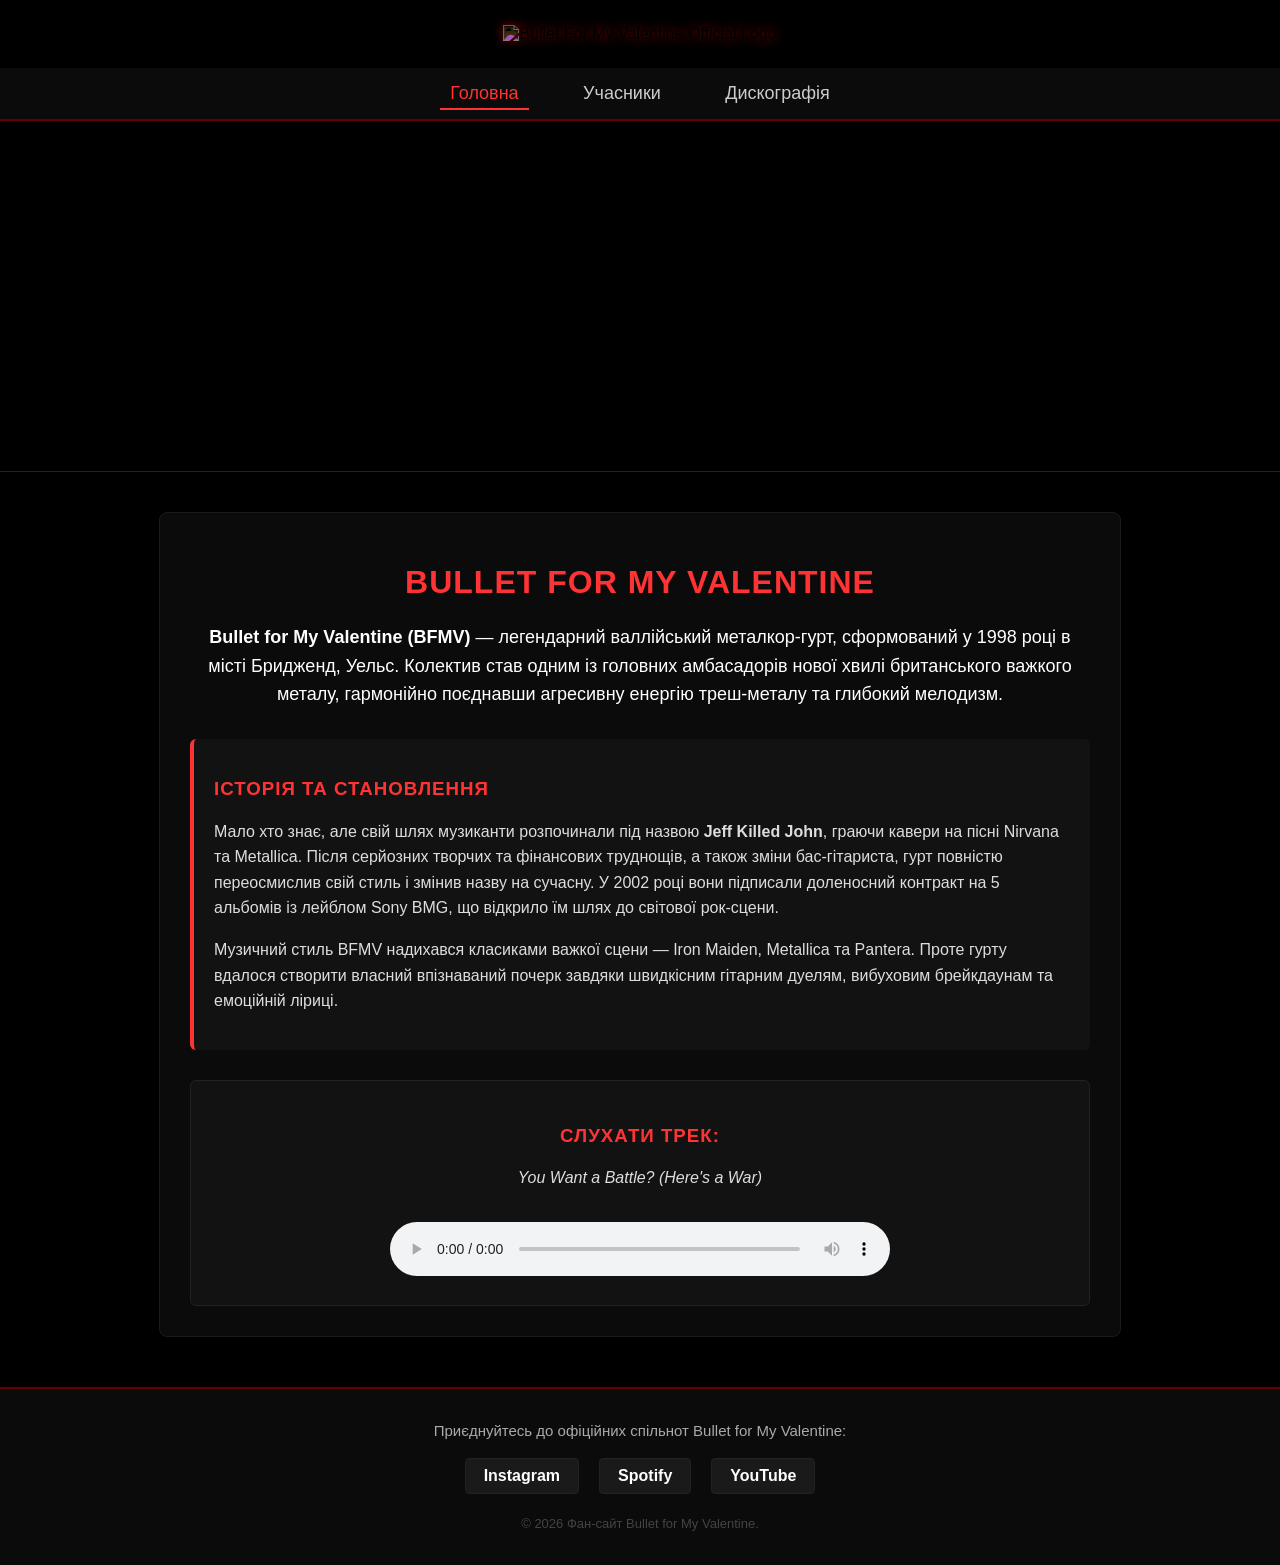
==== index.html @ 61d3b493 "Add files via upload" ====
<!DOCTYPE html>
<html lang="uk">
<head>
    <meta charset="UTF-8">
    <meta name="viewport" content="width=device-width, initial-scale=1.0">
    <title>Bullet for My Valentine - Головна</title>
    <link rel="stylesheet" href="style.css">
</head>
<body>

    <!-- Стабільне офіційне лого з Вікіпедії -->
    <header class="main-header">
        <img src="https://wikimedia.org" alt="Bullet For My Valentine Official Logo" class="brand-logo">
    </header>

    <nav class="navbar">
        <a href="index.html" class="active">Головна</a>
        <a href="members.html">Учасники</a>
        <a href="discography.html">Дискографія</a>
    </nav>

    <!-- Новий робочий банер-фото колективу -->
    <div class="band-banner"></div>

    <main class="content-box">
        <h1>Bullet for My Valentine</h1>
        <p class="intro-text"><strong>Bullet for My Valentine (BFMV)</strong> — легендарний валлійський металкор-гурт, сформований у 1998 році в місті Бридженд, Уельс. Колектив став одним із головних амбасадорів нової хвилі британського важкого металу, гармонійно поєднавши агресивну енергію треш-металу та глибокий мелодизм.</p>
        
        <div class="additional-text">
            <h3>Історія та становлення</h3>
            <p>Мало хто знає, але свій шлях музиканти розпочинали під назвою <strong>Jeff Killed John</strong>, граючи кавери на пісні Nirvana та Metallica. Після серйозних творчих та фінансових труднощів, а також зміни бас-гітариста, гурт повністю переосмислив свій стиль і змінив назву на сучасну. У 2002 році вони підписали доленосний контракт на 5 альбомів із лейблом Sony BMG, що відкрило їм шлях до світової рок-сцени.</p>
            <p>Музичний стиль BFMV надихався класиками важкої сцени — Iron Maiden, Metallica та Pantera. Проте гурту вдалося створити власний впізнаваний почерк завдяки швидкісним гітарним дуелям, вибуховим брейкдаунам та емоційній ліриці.</p>
        </div>

        <div class="audio-section">
            <h3>Слухати трек:</h3>
            <p><em>You Want a Battle? (Here's a War)</em></p>
            <!-- Плеєр з прямою робочою аудіодоріжкою безпосередньо з інтернет-архіву -->
            <audio controls class="audio-player">
                <source src="https://archive.org" type="audio/mpeg">
                Ваш браузер не підтримує відтворення аудіо.
            </audio>
        </div>
    </main>

    <footer class="site-footer">
        <p>Приєднуйтесь до офіційних спільнот Bullet for My Valentine:</p>
        <div class="social-links">
            <a href="https://instagram.com" target="_blank" rel="noopener noreferrer" class="social-icon insta">Instagram</a>
            <a href="https://spotify.com" target="_blank" rel="noopener noreferrer" class="social-icon spotify">Spotify</a>
            <a href="https://youtube.com" target="_blank" rel="noopener noreferrer" class="social-icon youtube">YouTube</a>
        </div>
        <p class="copyright">&copy; 2026 Фан-сайт Bullet for My Valentine.</p>
    </footer>

</body>
</html>
---- style.css ----
/* Абсолютно чорний фон для всього сайту на всіх сторінках */
body {
    margin: 0;
    padding: 0;
    font-family: 'Segoe UI', Tahoma, Geneva, Verdana, sans-serif;
    color: #ffffff;
    background-color: #000000; 
    min-height: 100vh;
}

/* Шапка з білим логотипом на чорному тлі */
.main-header {
    background-color: #000000;
    padding: 25px 10px;
    text-align: center;
}

.brand-logo {
    max-width: 380px;
    width: 100%;
    height: auto;
    filter: invert(1) drop-shadow(0 0 5px rgba(255, 0, 0, 0.5)); /* Робимо логотип білим із червоним сяйвом */
}

/* Навігаційна панель */
.navbar {
    background-color: #0b0b0b;
    padding: 15px 0;
    text-align: center;
    border-bottom: 2px solid #660000;
}

.navbar a {
    color: #cccccc;
    text-decoration: none;
    font-size: 18px;
    margin: 0 20px;
    padding: 5px 10px;
    transition: 0.3s;
}

.navbar a:hover, .navbar a.active {
    color: #ff3333;
    border-bottom: 2px solid #ff3333;
}

/* Стабільний концертний панорамний банер гурту */
.band-banner {
    width: 100%;
    height: 350px;
    background: url('https://wikimedia.org') no-repeat center 25%;
    background-size: cover;
    border-bottom: 1px solid #222;
    position: relative;
}

.band-banner::after {
    content: '';
    position: absolute;
    bottom: 0;
    left: 0;
    width: 100%;
    height: 80px;
    background: linear-gradient(to top, #000000, transparent);
}

/* Блоки з контентом */
.content-box {
    max-width: 900px;
    margin: 40px auto;
    background-color: #0b0b0b;
    padding: 30px;
    border-radius: 8px;
    border: 1px solid #1a1a1a;
    box-shadow: 0 4px 20px rgba(0,0,0,0.9);
    text-align: center;
}

h1, h2, h3 {
    color: #ff3333;
    text-transform: uppercase;
    letter-spacing: 1px;
}

p {
    line-height: 1.6;
    font-size: 16px;
    color: #dddddd;
}

.intro-text {
    font-size: 18px;
    color: #ffffff;
}

.section-desc {
    color: #aaa;
    margin-bottom: 30px;
}

.additional-text {
    text-align: left;
    background-color: #121212;
    padding: 20px;
    border-radius: 6px;
    margin: 30px 0;
    border-left: 4px solid #ff3333;
}

/* Оформлення аудіоплеєра */
.audio-section {
    margin-top: 30px;
    padding: 25px;
    background-color: #121212;
    border-radius: 6px;
    border: 1px solid #222;
}

.audio-player {
    width: 100%;
    max-width: 500px;
    margin-top: 15px;
}

/* Картки учасників */
.members-grid {
    display: grid;
    grid-template-columns: repeat(auto-fit, minmax(200px, 1fr));
    gap: 20px;
    margin-top: 20px;
}

.member-card {
    background-color: #121212;
    padding: 15px;
    border-radius: 5px;
    border: 1px solid #222;
    text-align: left;
}

.member-card img {
    width: 100%;
    height: 250px;
    object-fit: cover;
    object-position: center top;
    border-radius: 4px;
    border-bottom: 2px solid #ff3333;
}

.member-card h3 {
    margin: 15px 0 5px 0;
    font-size: 18px;
}

.member-card .role {
    color: #ff3333;
    font-weight: bold;
    font-size: 14px;
    margin: 0 0 10px 0;
}

.member-card .bio-short {
    font-size: 14px;
    line-height: 1.4;
    color: #bbb;
}

/* Список дискографії */
.disco-list {
    list-style: none;
    padding: 0;
    text-align: left;
    max-width: 700px;
    margin: 0 auto;
}

.disco-list li {
    padding: 15px;
    border-bottom: 1px solid #1a1a1a;
}

.disco-list li strong {
    font-size: 18px;
    color: #ff3333;
    display: block;
    margin-bottom: 5px;
}

.disco-list .album-desc {
    display: block;
    font-size: 15px;
    color: #ccc;
    line-height: 1.4;
}

.disco-list li:hover {
    background-color: #121212;
}

/* Секція підвалу (Футер) */
.site-footer {
    background-color: #0b0b0b;
    padding: 30px 20px;
    text-align: center;
    border-top: 2px solid #660000;
    margin-top: 50px;
}

.site-footer p {
    margin: 0 0 15px 0;
    font-size: 15px;
    color: #aaaaaa;
}

.social-links {
    display: flex;
    justify-content: center;
    gap: 20px;
    margin-bottom: 20px;
}

.social-icon {
    color: #ffffff;
    text-decoration: none;
    font-weight: bold;
    font-size: 16px;
    padding: 8px 18px;
    border-radius: 4px;
    background-color: #1a1a1a;
    transition: all 0.3s ease;
    border: 1px solid #222;
}

.social-icon.insta:hover {
    background: linear-gradient(45deg, #f09433 0%, #e6683c 25%, #dc2743 50%, #cc2366 75%, #bc1888 100%);
    border-color: #dc2743;
}

.social-icon.spotify:hover {
    background-color: #1DB954;
    border-color: #1DB954;
    color: #000000;
}

.social-icon.youtube:hover {
    background-color: #FF0000;
    border-color: #FF0000;
}

.site-footer .copyright {
    font-size: 13px;
    color: #444444;
    margin: 0;
}
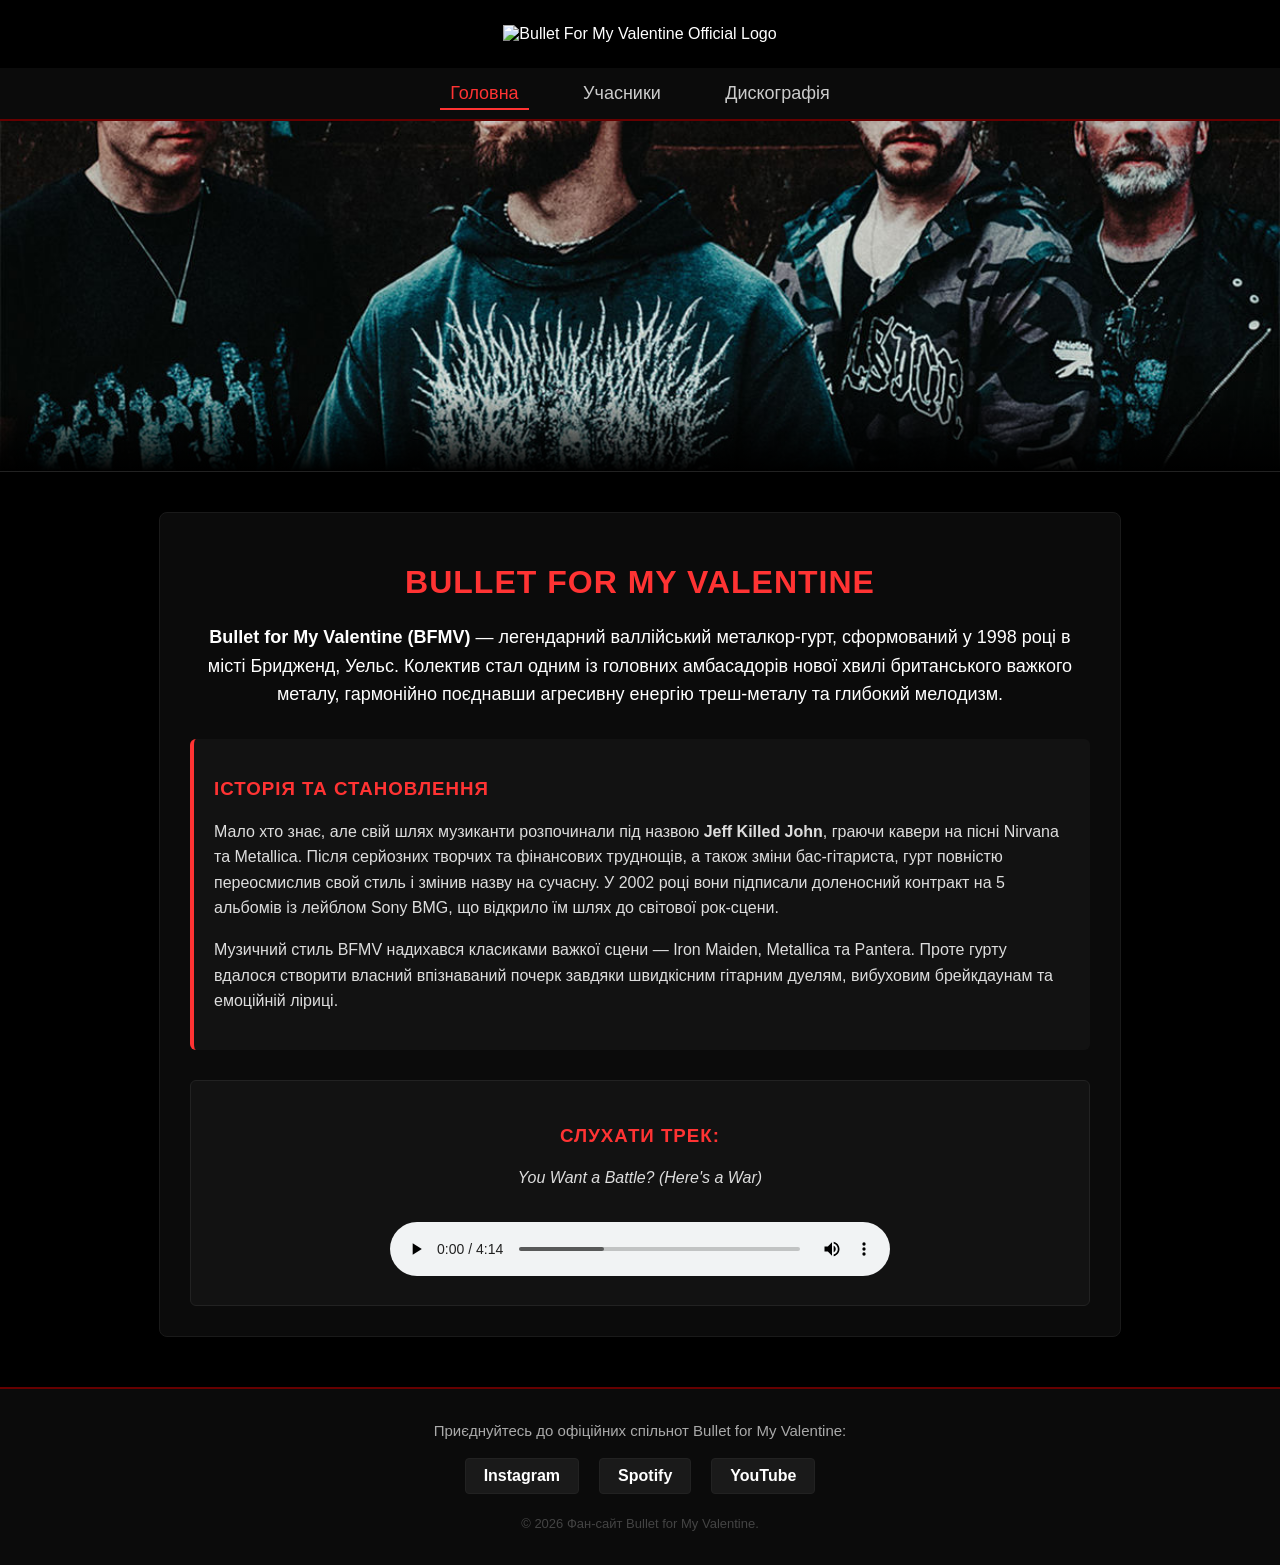
==== commit 76312cf6: "Add files via upload" ====
--- a/index.html
+++ b/index.html
@@ -8,9 +8,9 @@
 </head>
 <body>
 
-    <!-- Стабільне офіційне лого з Вікіпедії -->
+    <!-- Локальний логотип із вашої папки -->
     <header class="main-header">
-        <img src="https://wikimedia.org" alt="Bullet For My Valentine Official Logo" class="brand-logo">
+        <img src="logo.png" alt="Bullet For My Valentine Official Logo" class="brand-logo">
     </header>
 
     <nav class="navbar">
@@ -19,25 +19,25 @@
         <a href="discography.html">Дискографія</a>
     </nav>
 
-    <!-- Новий робочий банер-фото колективу -->
+    <!-- Банер використовує локальне фото з файлу стилів -->
     <div class="band-banner"></div>
 
     <main class="content-box">
         <h1>Bullet for My Valentine</h1>
-        <p class="intro-text"><strong>Bullet for My Valentine (BFMV)</strong> — легендарний валлійський металкор-гурт, сформований у 1998 році в місті Бридженд, Уельс. Колектив став одним із головних амбасадорів нової хвилі британського важкого металу, гармонійно поєднавши агресивну енергію треш-металу та глибокий мелодизм.</p>
+        <p class="intro-text"><strong>Bullet for My Valentine (BFMV)</strong> — легендарний валлійський металкор-гурт, сформований у 1998 році в місті Бридженд, Уельс. Колектив стал одним із головних амбасадорів нової хвилі британського важкого металу, гармонійно поєднавши агресивну енергію треш-металу та глибокий мелодизм.</p>
         
         <div class="additional-text">
             <h3>Історія та становлення</h3>
-            <p>Мало хто знає, але свій шлях музиканти розпочинали під назвою <strong>Jeff Killed John</strong>, граючи кавери на пісні Nirvana та Metallica. Після серйозних творчих та фінансових труднощів, а також зміни бас-гітариста, гурт повністю переосмислив свій стиль і змінив назву на сучасну. У 2002 році вони підписали доленосний контракт на 5 альбомів із лейблом Sony BMG, що відкрило їм шлях до світової рок-сцени.</p>
+            <p>Мало хто знає, але свій шлях музиканти розпочинали під назвою <strong>Jeff Killed John</strong>, граючи кавери на пісні Nirvana та Metallica. Після серйозних творчих та фінансових труднощів, а також зміни бас-гітариста, гурт повністю переосмислив свой стиль і змінив назву на сучасну. У 2002 році вони підписали доленосний контракт на 5 альбомів із лейблом Sony BMG, що відкрило їм шлях до світової рок-сцени.</p>
             <p>Музичний стиль BFMV надихався класиками важкої сцени — Iron Maiden, Metallica та Pantera. Проте гурту вдалося створити власний впізнаваний почерк завдяки швидкісним гітарним дуелям, вибуховим брейкдаунам та емоційній ліриці.</p>
         </div>
 
         <div class="audio-section">
             <h3>Слухати трек:</h3>
             <p><em>You Want a Battle? (Here's a War)</em></p>
-            <!-- Плеєр з прямою робочою аудіодоріжкою безпосередньо з інтернет-архіву -->
+            <!-- Робочий плеєр, що програє ваш локальний файл track.mp3 -->
             <audio controls class="audio-player">
-                <source src="https://archive.org" type="audio/mpeg">
+                <source src="track.mp3" type="audio/mpeg">
                 Ваш браузер не підтримує відтворення аудіо.
             </audio>
         </div>
--- a/style.css
+++ b/style.css
@@ -8,7 +8,7 @@
     min-height: 100vh;
 }
 
-/* Шапка з білим логотипом на чорному тлі */
+/* Шапка з вашим логотипом на чорному тлі */
 .main-header {
     background-color: #000000;
     padding: 25px 10px;
@@ -19,7 +19,6 @@
     max-width: 380px;
     width: 100%;
     height: auto;
-    filter: invert(1) drop-shadow(0 0 5px rgba(255, 0, 0, 0.5)); /* Робимо логотип білим із червоним сяйвом */
 }
 
 /* Навігаційна панель */
@@ -44,11 +43,11 @@
     border-bottom: 2px solid #ff3333;
 }
 
-/* Стабільний концертний панорамний банер гурту */
+/* Використання вашого локального панорамного фото banner.jpg */
 .band-banner {
     width: 100%;
     height: 350px;
-    background: url('https://wikimedia.org') no-repeat center 25%;
+    background: url('banner.jpg') no-repeat center center;
     background-size: cover;
     border-bottom: 1px solid #222;
     position: relative;
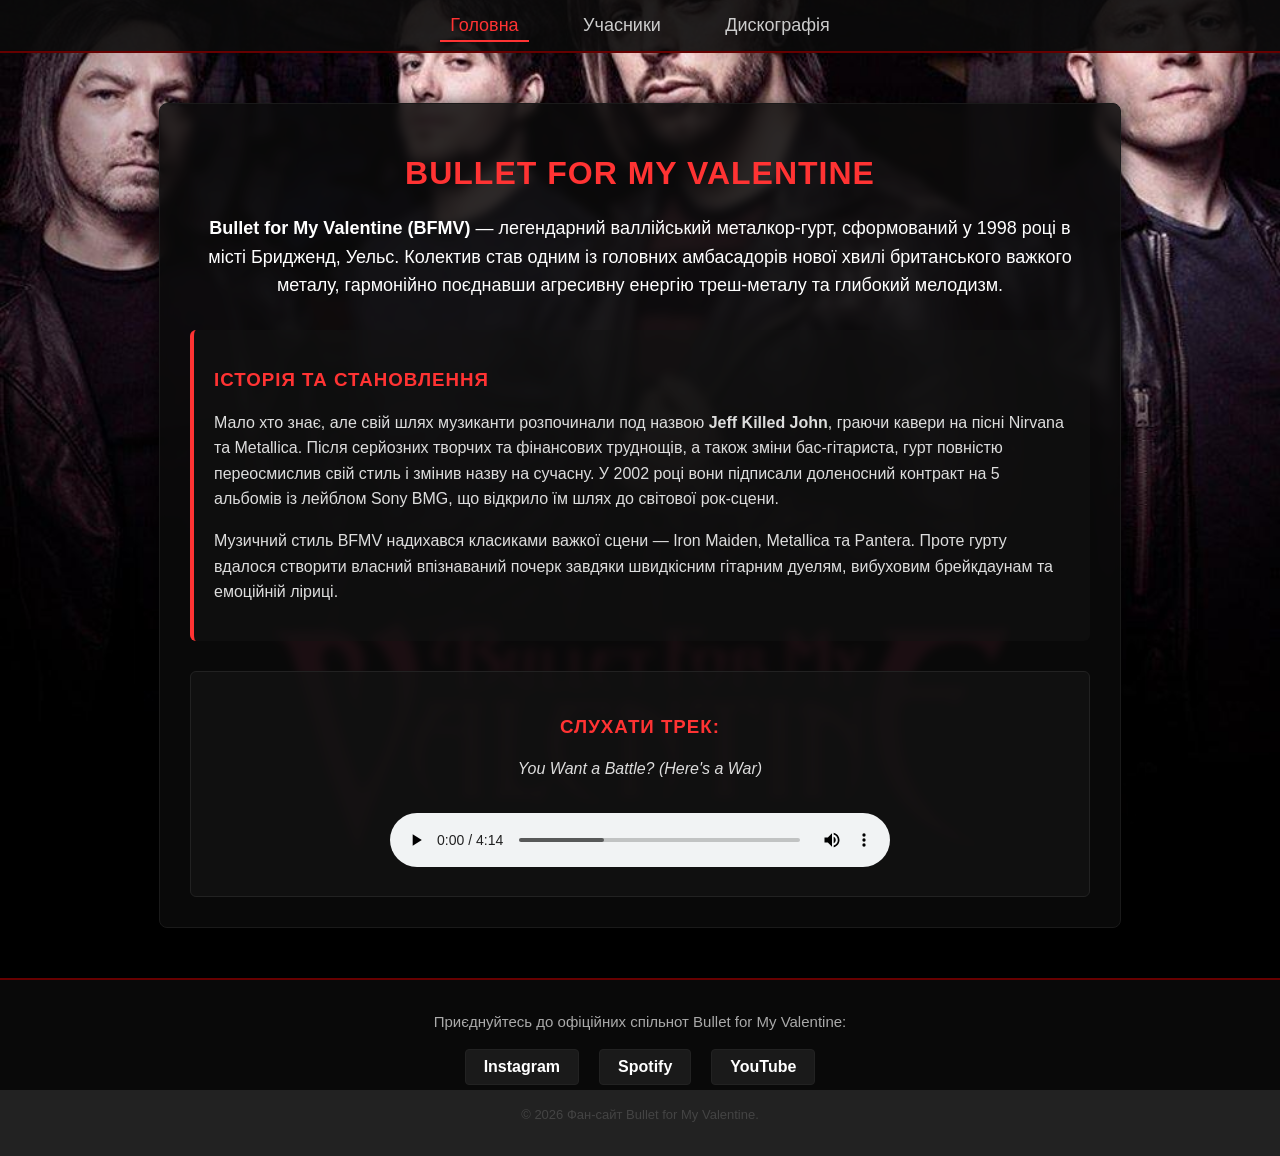
==== commit 655038ef: "Add files via upload" ====
--- a/index.html
+++ b/index.html
@@ -6,12 +6,7 @@
     <title>Bullet for My Valentine - Головна</title>
     <link rel="stylesheet" href="style.css">
 </head>
-<body>
-
-    <!-- Локальний логотип із вашої папки -->
-    <header class="main-header">
-        <img src="logo.png" alt="Bullet For My Valentine Official Logo" class="brand-logo">
-    </header>
+<body class="main-page">
 
     <nav class="navbar">
         <a href="index.html" class="active">Головна</a>
@@ -19,23 +14,19 @@
         <a href="discography.html">Дискографія</a>
     </nav>
 
-    <!-- Банер використовує локальне фото з файлу стилів -->
-    <div class="band-banner"></div>
-
     <main class="content-box">
         <h1>Bullet for My Valentine</h1>
-        <p class="intro-text"><strong>Bullet for My Valentine (BFMV)</strong> — легендарний валлійський металкор-гурт, сформований у 1998 році в місті Бридженд, Уельс. Колектив стал одним із головних амбасадорів нової хвилі британського важкого металу, гармонійно поєднавши агресивну енергію треш-металу та глибокий мелодизм.</p>
+        <p class="intro-text"><strong>Bullet for My Valentine (BFMV)</strong> — легендарний валлійський металкор-гурт, сформований у 1998 році в місті Бридженд, Уельс. Колектив став одним із головних амбасадорів нової хвилі британського важкого металу, гармонійно поєднавши агресивну енергію треш-металу та глибокий мелодизм.</p>
         
         <div class="additional-text">
             <h3>Історія та становлення</h3>
-            <p>Мало хто знає, але свій шлях музиканти розпочинали під назвою <strong>Jeff Killed John</strong>, граючи кавери на пісні Nirvana та Metallica. Після серйозних творчих та фінансових труднощів, а також зміни бас-гітариста, гурт повністю переосмислив свой стиль і змінив назву на сучасну. У 2002 році вони підписали доленосний контракт на 5 альбомів із лейблом Sony BMG, що відкрило їм шлях до світової рок-сцени.</p>
+            <p>Мало хто знає, але свій шлях музиканти розпочинали под назвою <strong>Jeff Killed John</strong>, граючи кавери на пісні Nirvana та Metallica. Після серйозних творчих та фінансових труднощів, а також зміни бас-гітариста, гурт повністю переосмислив свій стиль і змінив назву на сучасну. У 2002 році вони підписали доленосний контракт на 5 альбомів із лейблом Sony BMG, що відкрило їм шлях до світової рок-сцени.</p>
             <p>Музичний стиль BFMV надихався класиками важкої сцени — Iron Maiden, Metallica та Pantera. Проте гурту вдалося створити власний впізнаваний почерк завдяки швидкісним гітарним дуелям, вибуховим брейкдаунам та емоційній ліриці.</p>
         </div>
 
         <div class="audio-section">
             <h3>Слухати трек:</h3>
             <p><em>You Want a Battle? (Here's a War)</em></p>
-            <!-- Робочий плеєр, що програє ваш локальний файл track.mp3 -->
             <audio controls class="audio-player">
                 <source src="track.mp3" type="audio/mpeg">
                 Ваш браузер не підтримує відтворення аудіо.
--- a/style.css
+++ b/style.css
@@ -1,29 +1,33 @@
-/* Абсолютно чорний фон для всього сайту на всіх сторінках */
+/* Базові стилі */
 body {
     margin: 0;
     padding: 0;
     font-family: 'Segoe UI', Tahoma, Geneva, Verdana, sans-serif;
     color: #ffffff;
-    background-color: #000000; 
+    background-color: #000000;
     min-height: 100vh;
 }
 
-/* Шапка з вашим логотипом на чорному тлі */
-.main-header {
+/* ФОН 1: Головна сторінка з вашим фото гурту */
+body.main-page {
+    background: url('bg-main.jpg') no-repeat center center fixed;
+    background-size: cover;
+}
+
+/* Стандартний фон для сторінки учасників */
+body.members-page {
     background-color: #000000;
-    padding: 25px 10px;
-    text-align: center;
-}
-
-.brand-logo {
-    max-width: 380px;
-    width: 100%;
-    height: auto;
+}
+
+/* ФОН 2: Сторінка дискографії з іншим фоном */
+body.disco-page {
+    background: url('bg-disco.jpg') no-repeat center center fixed;
+    background-size: cover;
 }
 
 /* Навігаційна панель */
 .navbar {
-    background-color: #0b0b0b;
+    background-color: rgba(11, 11, 11, 0.9);
     padding: 15px 0;
     text-align: center;
     border-bottom: 2px solid #660000;
@@ -43,31 +47,12 @@
     border-bottom: 2px solid #ff3333;
 }
 
-/* Використання вашого локального панорамного фото banner.jpg */
-.band-banner {
-    width: 100%;
-    height: 350px;
-    background: url('banner.jpg') no-repeat center center;
-    background-size: cover;
-    border-bottom: 1px solid #222;
-    position: relative;
-}
-
-.band-banner::after {
-    content: '';
-    position: absolute;
-    bottom: 0;
-    left: 0;
-    width: 100%;
-    height: 80px;
-    background: linear-gradient(to top, #000000, transparent);
-}
-
-/* Блоки з контентом */
+/* Блоки з контентом (з легким розмиттям напівпрозорого фону для кращої читаності поверх фото) */
 .content-box {
     max-width: 900px;
-    margin: 40px auto;
-    background-color: #0b0b0b;
+    margin: 50px auto;
+    background-color: rgba(11, 11, 11, 0.85);
+    backdrop-filter: blur(5px);
     padding: 30px;
     border-radius: 8px;
     border: 1px solid #1a1a1a;
@@ -99,7 +84,7 @@
 
 .additional-text {
     text-align: left;
-    background-color: #121212;
+    background-color: rgba(18, 18, 18, 0.6);
     padding: 20px;
     border-radius: 6px;
     margin: 30px 0;
@@ -110,7 +95,7 @@
 .audio-section {
     margin-top: 30px;
     padding: 25px;
-    background-color: #121212;
+    background-color: rgba(18, 18, 18, 0.8);
     border-radius: 6px;
     border: 1px solid #222;
 }
@@ -193,12 +178,12 @@
 }
 
 .disco-list li:hover {
-    background-color: #121212;
+    background-color: rgba(18, 18, 18, 0.8);
 }
 
 /* Секція підвалу (Футер) */
 .site-footer {
-    background-color: #0b0b0b;
+    background-color: rgba(11, 11, 11, 0.9);
     padding: 30px 20px;
     text-align: center;
     border-top: 2px solid #660000;
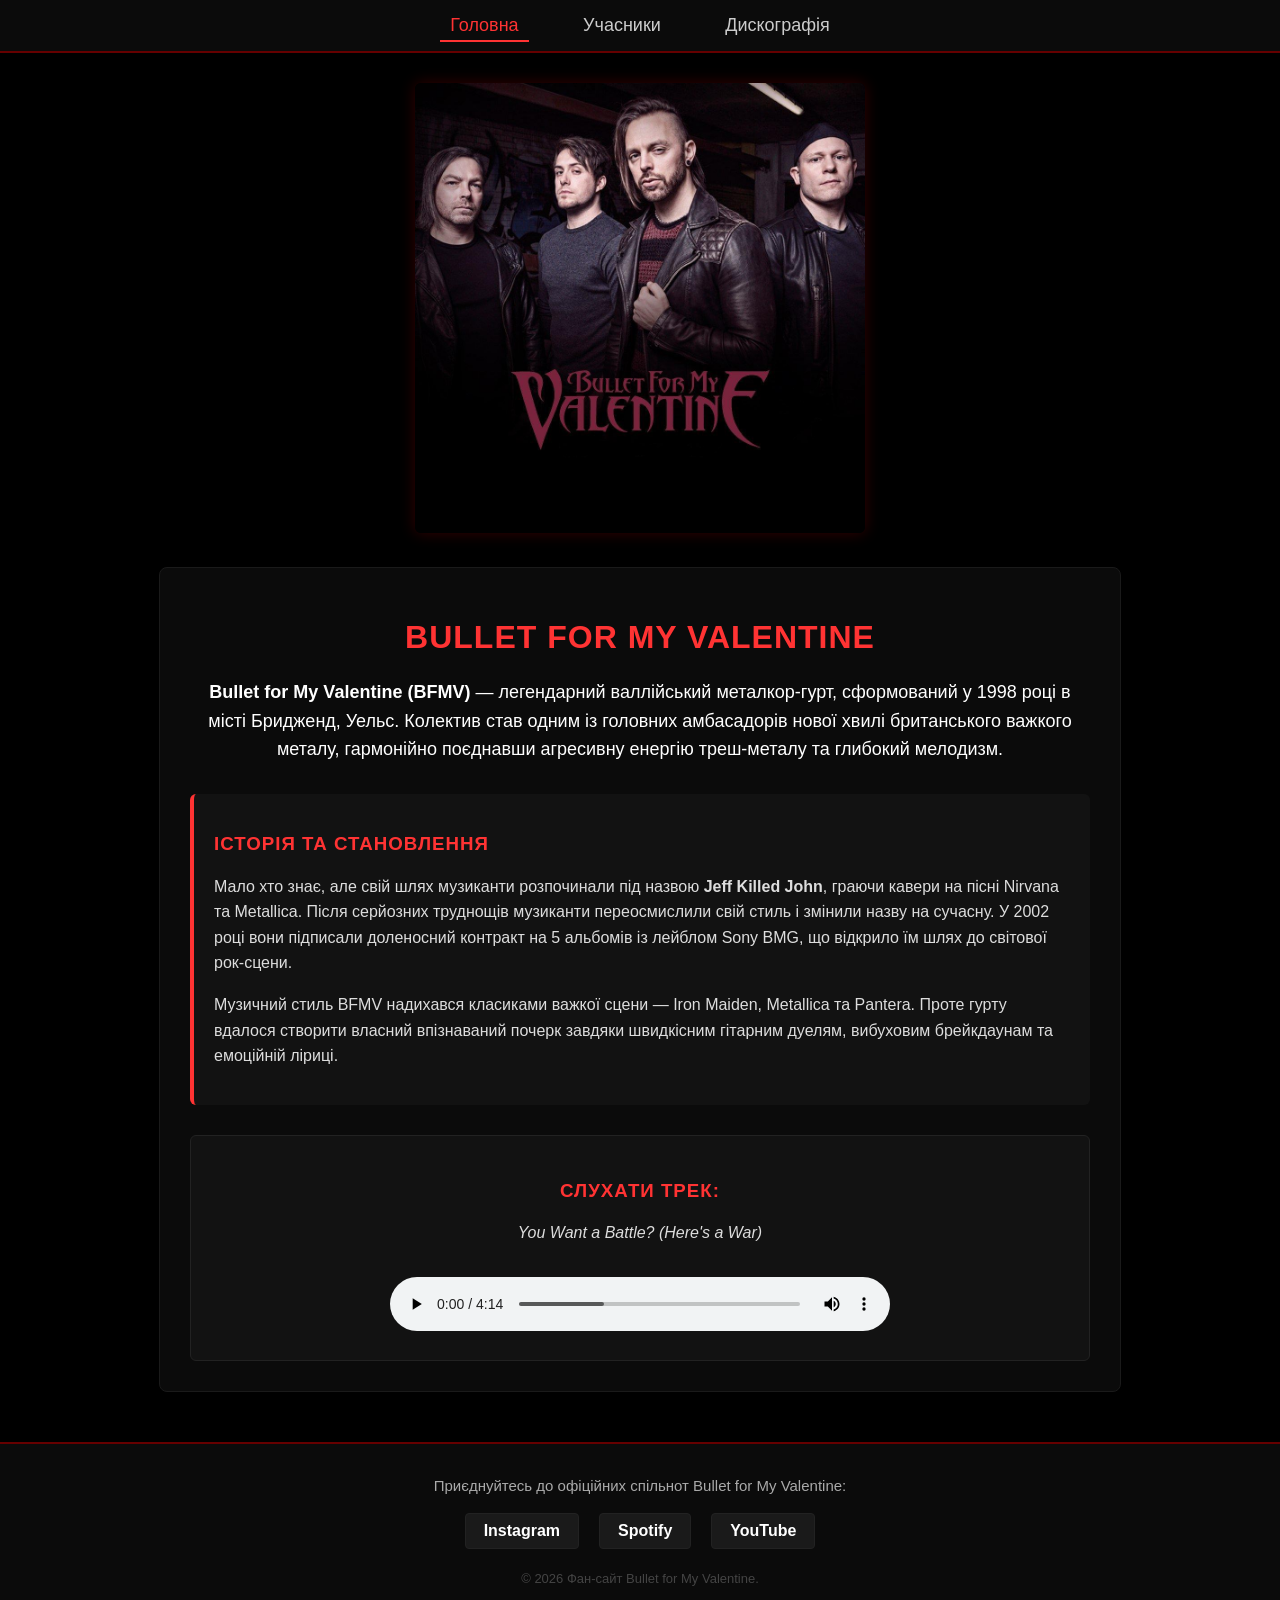
==== commit b2cffc21: "Add files via upload" ====
--- a/index.html
+++ b/index.html
@@ -14,13 +14,18 @@
         <a href="discography.html">Дискографія</a>
     </nav>
 
+    <!-- Невелике фото по центру під сторінками (меню) -->
+    <div class="center-photo-container">
+        <img src="bg-main.jpg" alt="Bullet for My Valentine" class="center-photo">
+    </div>
+
     <main class="content-box">
         <h1>Bullet for My Valentine</h1>
         <p class="intro-text"><strong>Bullet for My Valentine (BFMV)</strong> — легендарний валлійський металкор-гурт, сформований у 1998 році в місті Бридженд, Уельс. Колектив став одним із головних амбасадорів нової хвилі британського важкого металу, гармонійно поєднавши агресивну енергію треш-металу та глибокий мелодизм.</p>
         
         <div class="additional-text">
             <h3>Історія та становлення</h3>
-            <p>Мало хто знає, але свій шлях музиканти розпочинали под назвою <strong>Jeff Killed John</strong>, граючи кавери на пісні Nirvana та Metallica. Після серйозних творчих та фінансових труднощів, а також зміни бас-гітариста, гурт повністю переосмислив свій стиль і змінив назву на сучасну. У 2002 році вони підписали доленосний контракт на 5 альбомів із лейблом Sony BMG, що відкрило їм шлях до світової рок-сцени.</p>
+            <p>Мало хто знає, але свій шлях музиканти розпочинали під назвою <strong>Jeff Killed John</strong>, граючи кавери на пісні Nirvana та Metallica. Після серйозних труднощів музиканти переосмислили свій стиль і змінили назву на сучасну. У 2002 році вони підписали доленосний контракт на 5 альбомів із лейблом Sony BMG, що відкрило їм шлях до світової рок-сцени.</p>
             <p>Музичний стиль BFMV надихався класиками важкої сцени — Iron Maiden, Metallica та Pantera. Проте гурту вдалося створити власний впізнаваний почерк завдяки швидкісним гітарним дуелям, вибуховим брейкдаунам та емоційній ліриці.</p>
         </div>
 
@@ -29,7 +34,7 @@
             <p><em>You Want a Battle? (Here's a War)</em></p>
             <audio controls class="audio-player">
                 <source src="track.mp3" type="audio/mpeg">
-                Ваш браузер не підтримує відтворення аудіо.
+                Ваш браузер не підтримує відтворення audio.
             </audio>
         </div>
     </main>
--- a/style.css
+++ b/style.css
@@ -1,4 +1,4 @@
-/* Базові стилі */
+/* Базові стилі сайту — тепер скрізь суцільний чорний фон */
 body {
     margin: 0;
     padding: 0;
@@ -8,18 +8,11 @@
     min-height: 100vh;
 }
 
-/* ФОН 1: Головна сторінка з вашим фото гурту */
-body.main-page {
-    background: url('bg-main.jpg') no-repeat center center fixed;
-    background-size: cover;
-}
-
-/* Стандартний фон для сторінки учасників */
-body.members-page {
+body.main-page, body.members-page {
     background-color: #000000;
 }
 
-/* ФОН 2: Сторінка дискографії з іншим фоном */
+/* ФОН ДЛЯ ДИСКОГРАФІЇ (залишається унікальним, як ви просили) */
 body.disco-page {
     background: url('bg-disco.jpg') no-repeat center center fixed;
     background-size: cover;
@@ -27,7 +20,7 @@
 
 /* Навігаційна панель */
 .navbar {
-    background-color: rgba(11, 11, 11, 0.9);
+    background-color: #0b0b0b;
     padding: 15px 0;
     text-align: center;
     border-bottom: 2px solid #660000;
@@ -47,12 +40,26 @@
     border-bottom: 2px solid #ff3333;
 }
 
-/* Блоки з контентом (з легким розмиттям напівпрозорого фону для кращої читаності поверх фото) */
+/* Контейнер та стилі для невеликого фото по центру */
+.center-photo-container {
+    text-align: center;
+    margin-top: 30px;
+    padding: 0 20px;
+}
+
+.center-photo {
+    max-width: 450px; /* Обмежуємо ширину, щоб фото було невеликим */
+    width: 100%;
+    height: auto;
+    border-radius: 6px;
+    box-shadow: 0 0 15px rgba(255, 0, 0, 0.2); /* Легке червоне підсвічування країв */
+}
+
+/* Блоки з контентом */
 .content-box {
     max-width: 900px;
-    margin: 50px auto;
-    background-color: rgba(11, 11, 11, 0.85);
-    backdrop-filter: blur(5px);
+    margin: 30px auto 50px auto;
+    background-color: #0b0b0b;
     padding: 30px;
     border-radius: 8px;
     border: 1px solid #1a1a1a;
@@ -84,7 +91,7 @@
 
 .additional-text {
     text-align: left;
-    background-color: rgba(18, 18, 18, 0.6);
+    background-color: #121212;
     padding: 20px;
     border-radius: 6px;
     margin: 30px 0;
@@ -95,7 +102,7 @@
 .audio-section {
     margin-top: 30px;
     padding: 25px;
-    background-color: rgba(18, 18, 18, 0.8);
+    background-color: #121212;
     border-radius: 6px;
     border: 1px solid #222;
 }
@@ -178,12 +185,12 @@
 }
 
 .disco-list li:hover {
-    background-color: rgba(18, 18, 18, 0.8);
+    background-color: #121212;
 }
 
 /* Секція підвалу (Футер) */
 .site-footer {
-    background-color: rgba(11, 11, 11, 0.9);
+    background-color: #0b0b0b;
     padding: 30px 20px;
     text-align: center;
     border-top: 2px solid #660000;
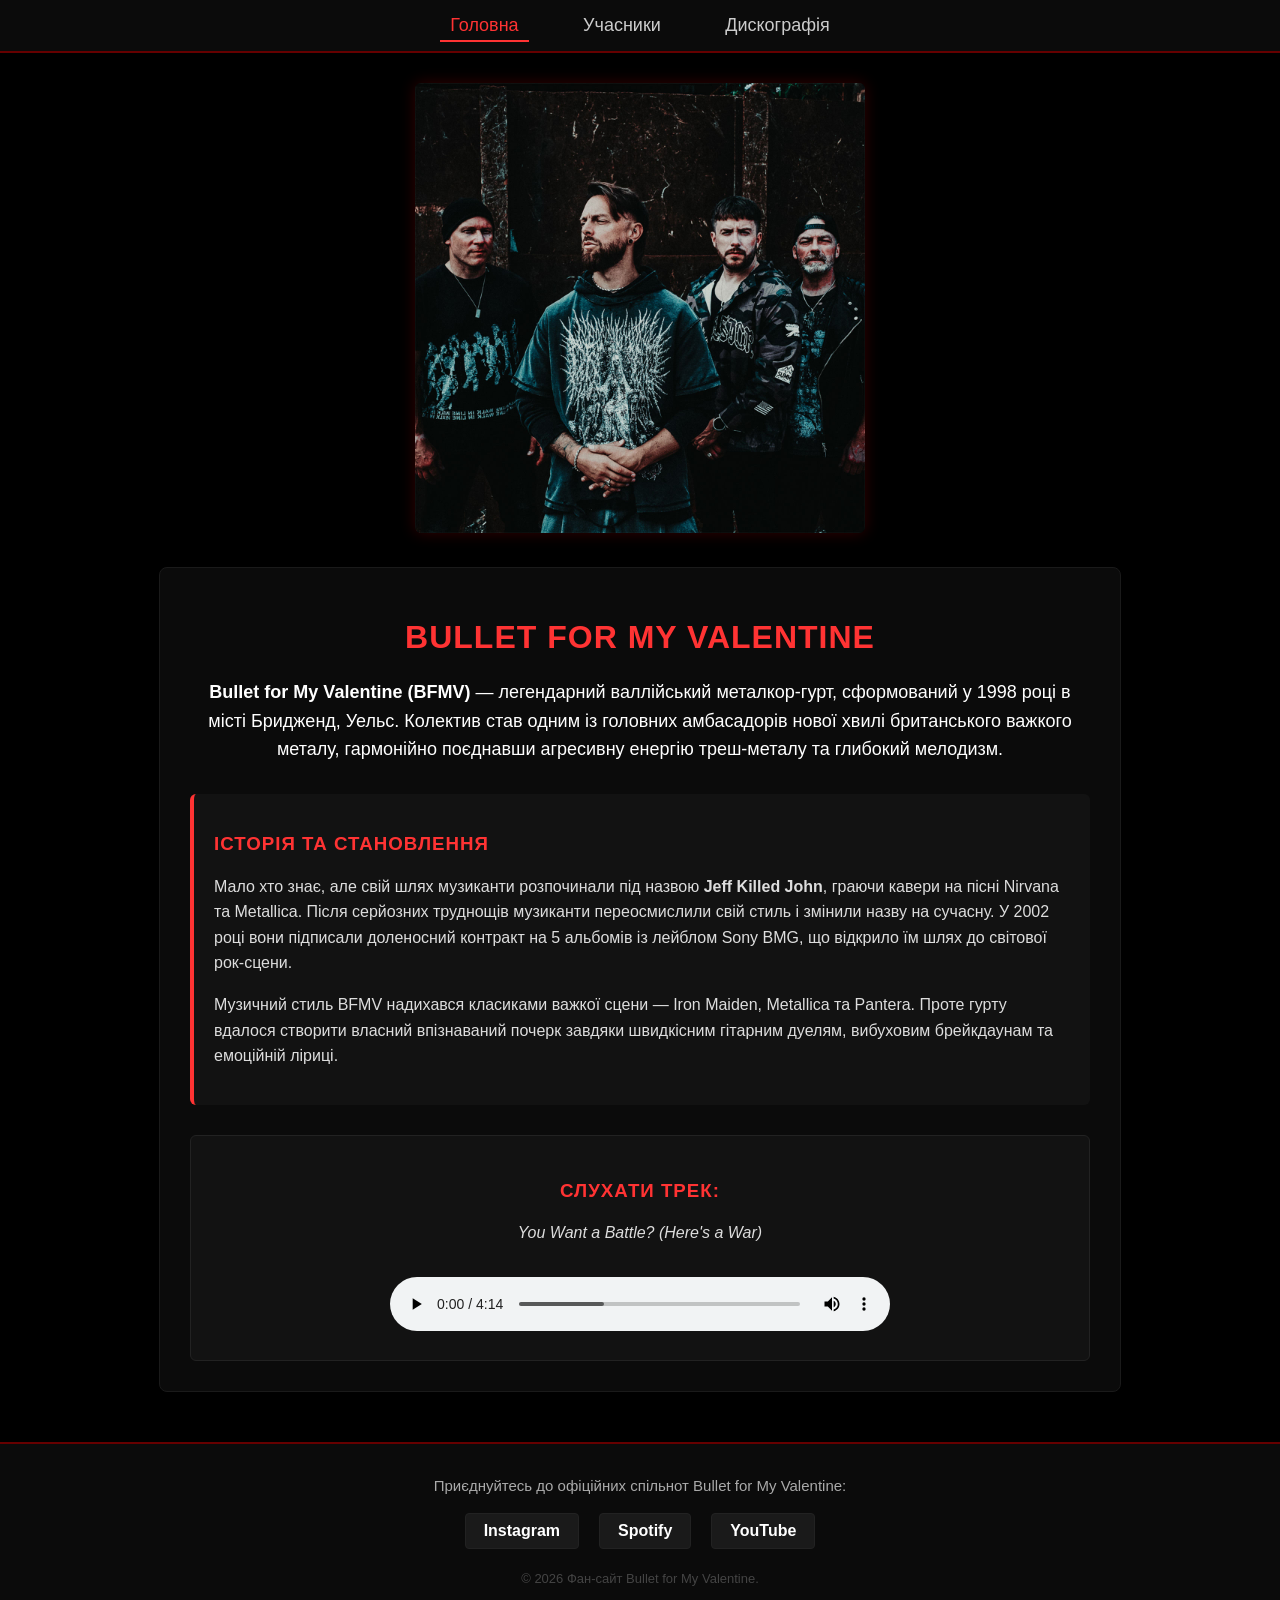
==== commit 656cf26b: "Add files via upload" ====
--- a/index.html
+++ b/index.html
@@ -16,7 +16,7 @@
 
     <!-- Невелике фото по центру під сторінками (меню) -->
     <div class="center-photo-container">
-        <img src="bg-main.jpg" alt="Bullet for My Valentine" class="center-photo">
+       <img src="group-photo.jpg" alt="Bullet for My Valentine" class="center-photo">
     </div>
 
     <main class="content-box">
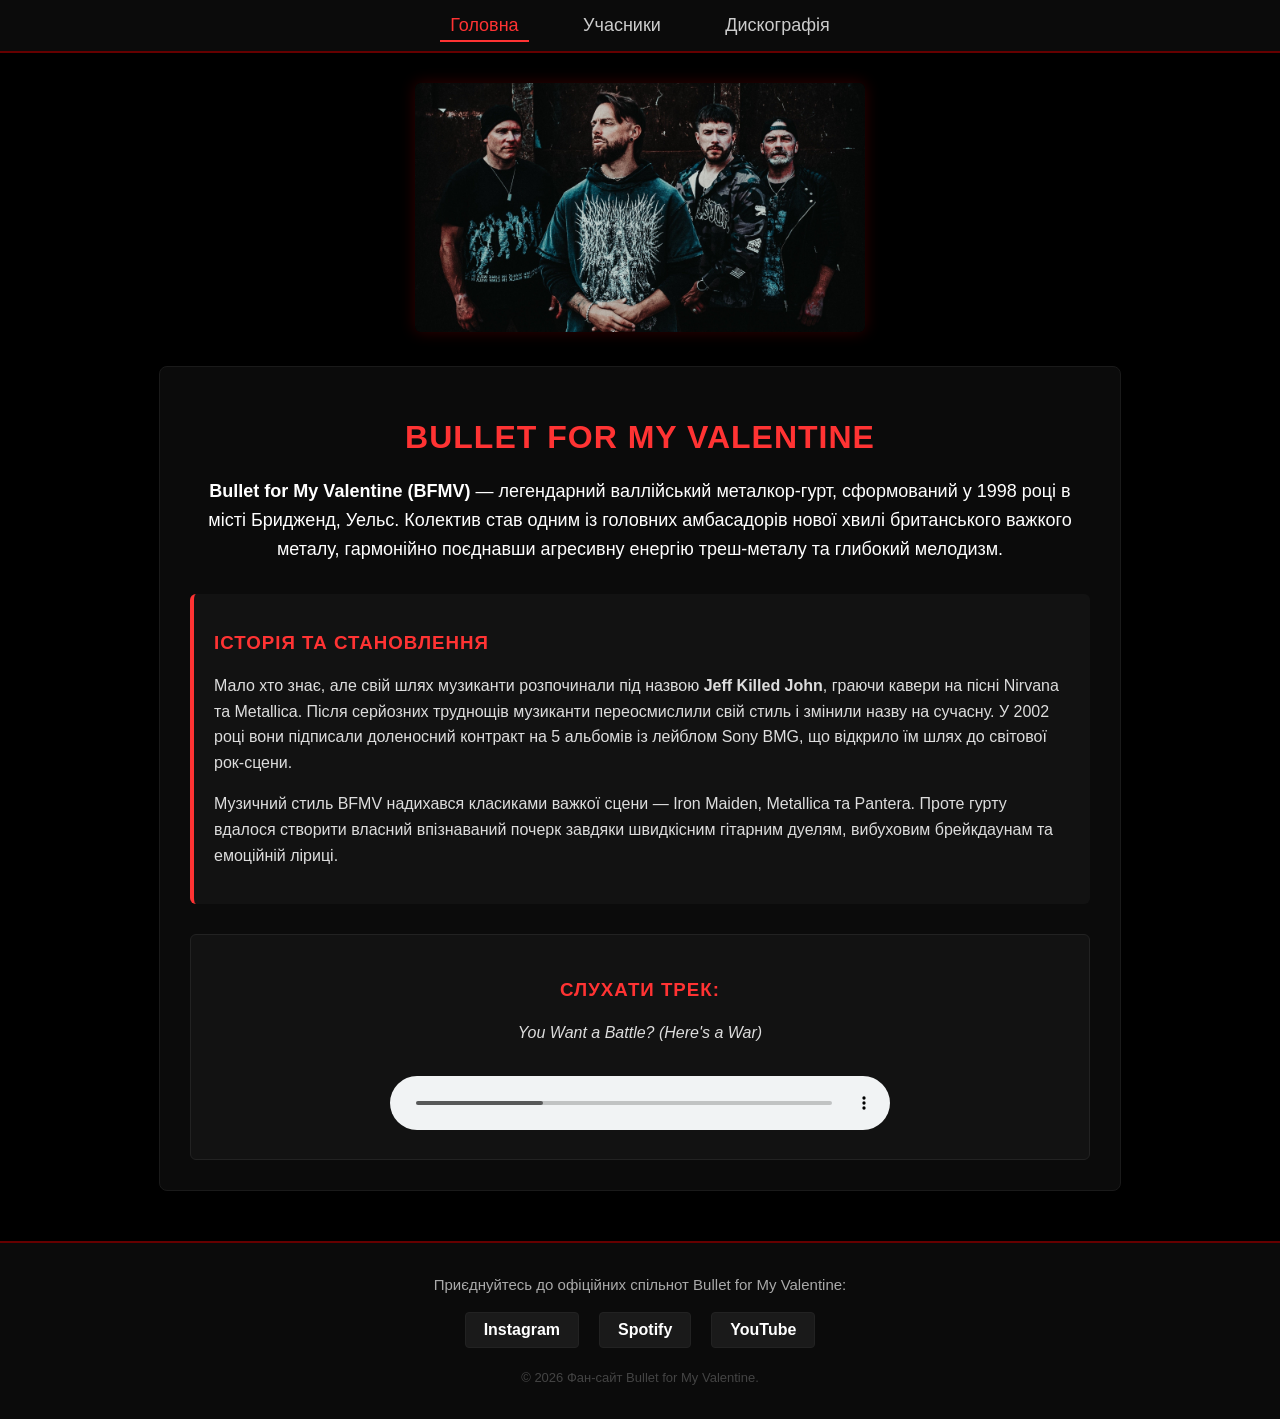
==== commit fdad7598: "Add files via upload" ====
--- a/index.html
+++ b/index.html
@@ -16,7 +16,7 @@
 
     <!-- Невелике фото по центру під сторінками (меню) -->
     <div class="center-photo-container">
-       <img src="group-photo.jpg" alt="Bullet for My Valentine" class="center-photo">
+       <img src="group-photo2.jpg" alt="Bullet for My Valentine" class="center-photo">
     </div>
 
     <main class="content-box">
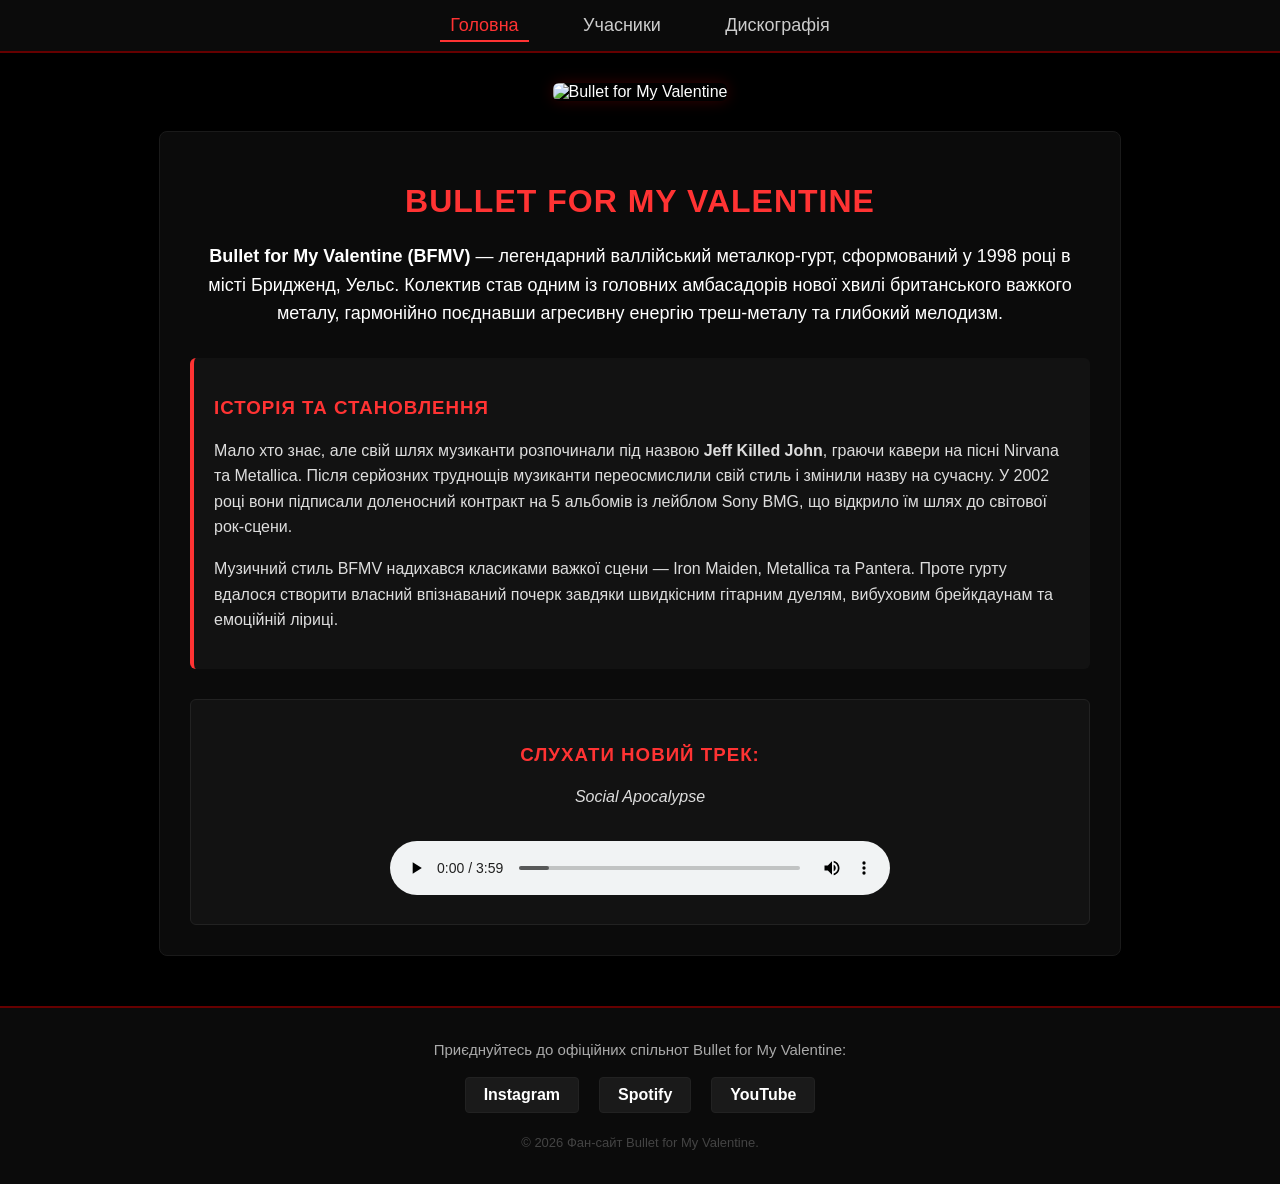
==== commit c79748f4: "Add files via upload" ====
--- a/index.html
+++ b/index.html
@@ -16,7 +16,7 @@
 
     <!-- Невелике фото по центру під сторінками (меню) -->
     <div class="center-photo-container">
-       <img src="group-photo2.jpg" alt="Bullet for My Valentine" class="center-photo">
+       <img src="group.jpg" alt="Bullet for My Valentine" class="center-photo">
     </div>
 
     <main class="content-box">
@@ -30,8 +30,8 @@
         </div>
 
         <div class="audio-section">
-            <h3>Слухати трек:</h3>
-            <p><em>You Want a Battle? (Here's a War)</em></p>
+            <h3>Слухати новий трек:</h3>
+            <p><em> Social Apocalypse </em></p>
             <audio controls class="audio-player">
                 <source src="track.mp3" type="audio/mpeg">
                 Ваш браузер не підтримує відтворення audio.
--- a/style.css
+++ b/style.css
@@ -40,7 +40,7 @@
     border-bottom: 2px solid #ff3333;
 }
 
-/* Контейнер та стилі для невеликого фото по центру */
+/* Контейнер та стилі для збільшеного фото по центру */
 .center-photo-container {
     text-align: center;
     margin-top: 30px;
@@ -48,7 +48,7 @@
 }
 
 .center-photo {
-    max-width: 450px; /* Обмежуємо ширину, щоб фото було невеликим */
+    max-width: 700px; /* Збільшено з 450px до 700px, щоб фото стало більшим та ширшим */
     width: 100%;
     height: auto;
     border-radius: 6px;
@@ -243,3 +243,24 @@
     color: #444444;
     margin: 0;
 }
+/* Робимо блок контенту напівпрозорим ТІЛЬКИ для сторінки дискографії та робимо його ВУЖЧИМ */
+body.disco-page .content-box {
+    background-color: rgba(11, 11, 11, 0.2); /* Напівпрозорий фон */
+    backdrop-filter: blur(8px); /* Розмиття заднього фону */
+    -webkit-backdrop-filter: blur(8px);
+    border: 1px solid rgba(255, 255, 255, 0.1);
+    
+    max-width: 650px; /* Зменшено з 900px до 650px, щоб стовпчик став значно вужчим по краях тексту */
+    margin: 50px auto; /* Центрування на сторінці */
+    padding: 25px; /* Акуратні внутрішні відступи від тексту до країв */
+}
+
+/* Налаштування списку альбомів для звуженого блоку */
+body.disco-page .disco-list {
+    max-width: 100%; /* Дозволяємо списку займати всю ширину звуженого блоку */
+}
+
+body.disco-page .disco-list li:hover {
+    background-color: rgba(255, 255, 255, 0.05);
+}
+
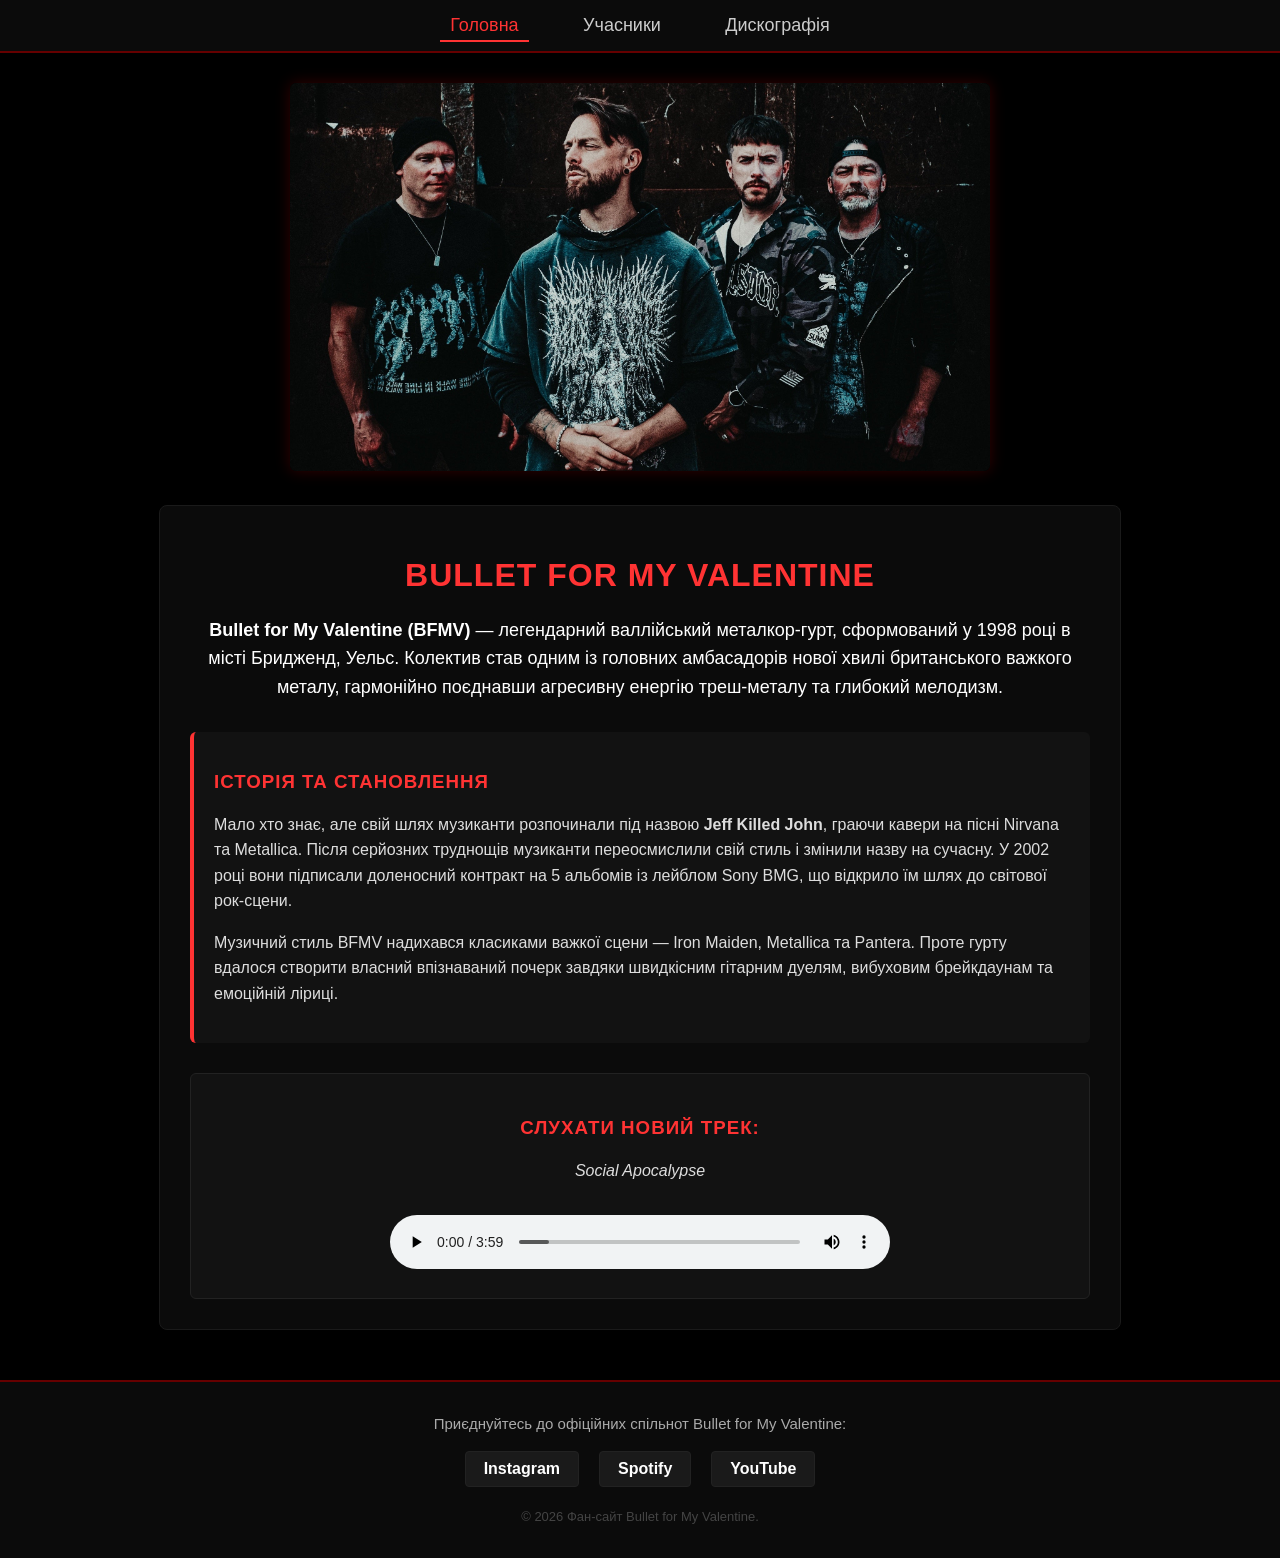
==== commit 7afe31e1: "Add files via upload" ====
--- a/index.html
+++ b/index.html
@@ -33,7 +33,7 @@
             <h3>Слухати новий трек:</h3>
             <p><em> Social Apocalypse </em></p>
             <audio controls class="audio-player">
-                <source src="track.mp3" type="audio/mpeg">
+                <source src="audio-track.mp3" type="audio/mpeg">
                 Ваш браузер не підтримує відтворення audio.
             </audio>
         </div>
